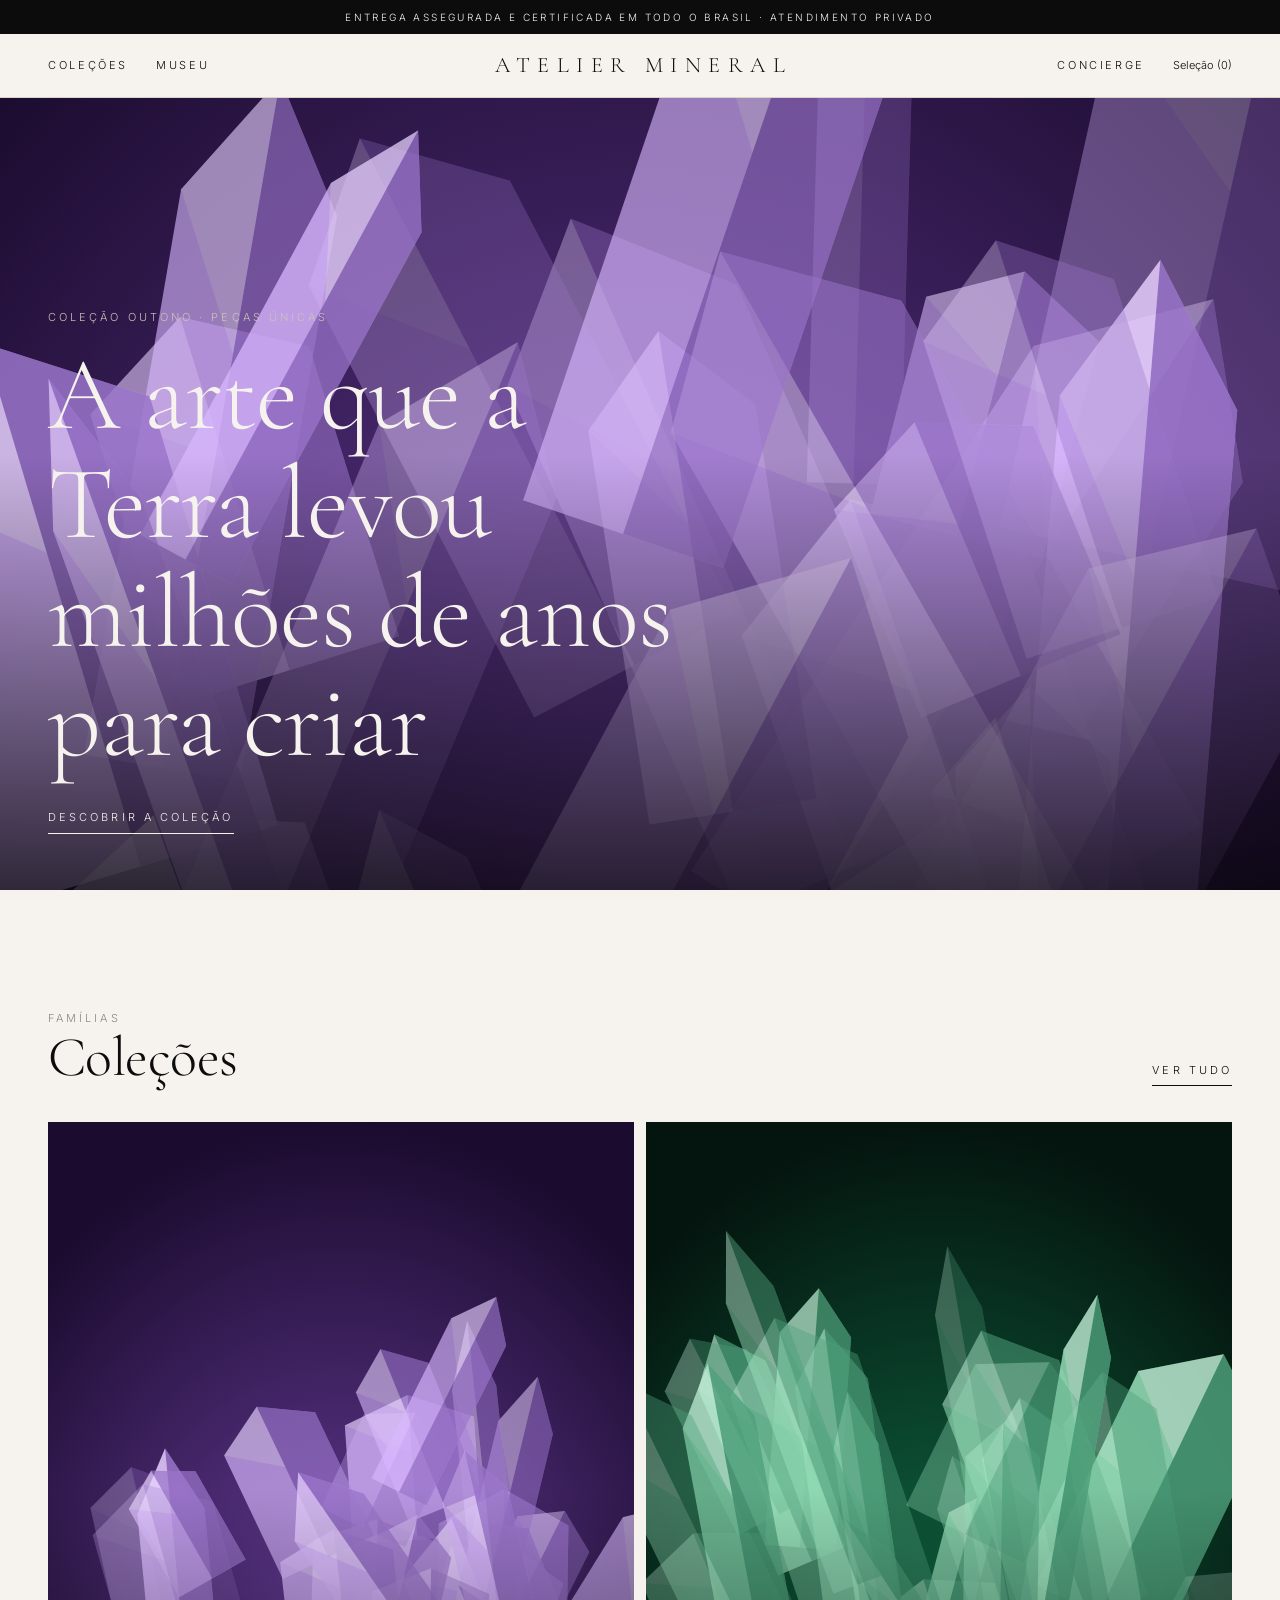
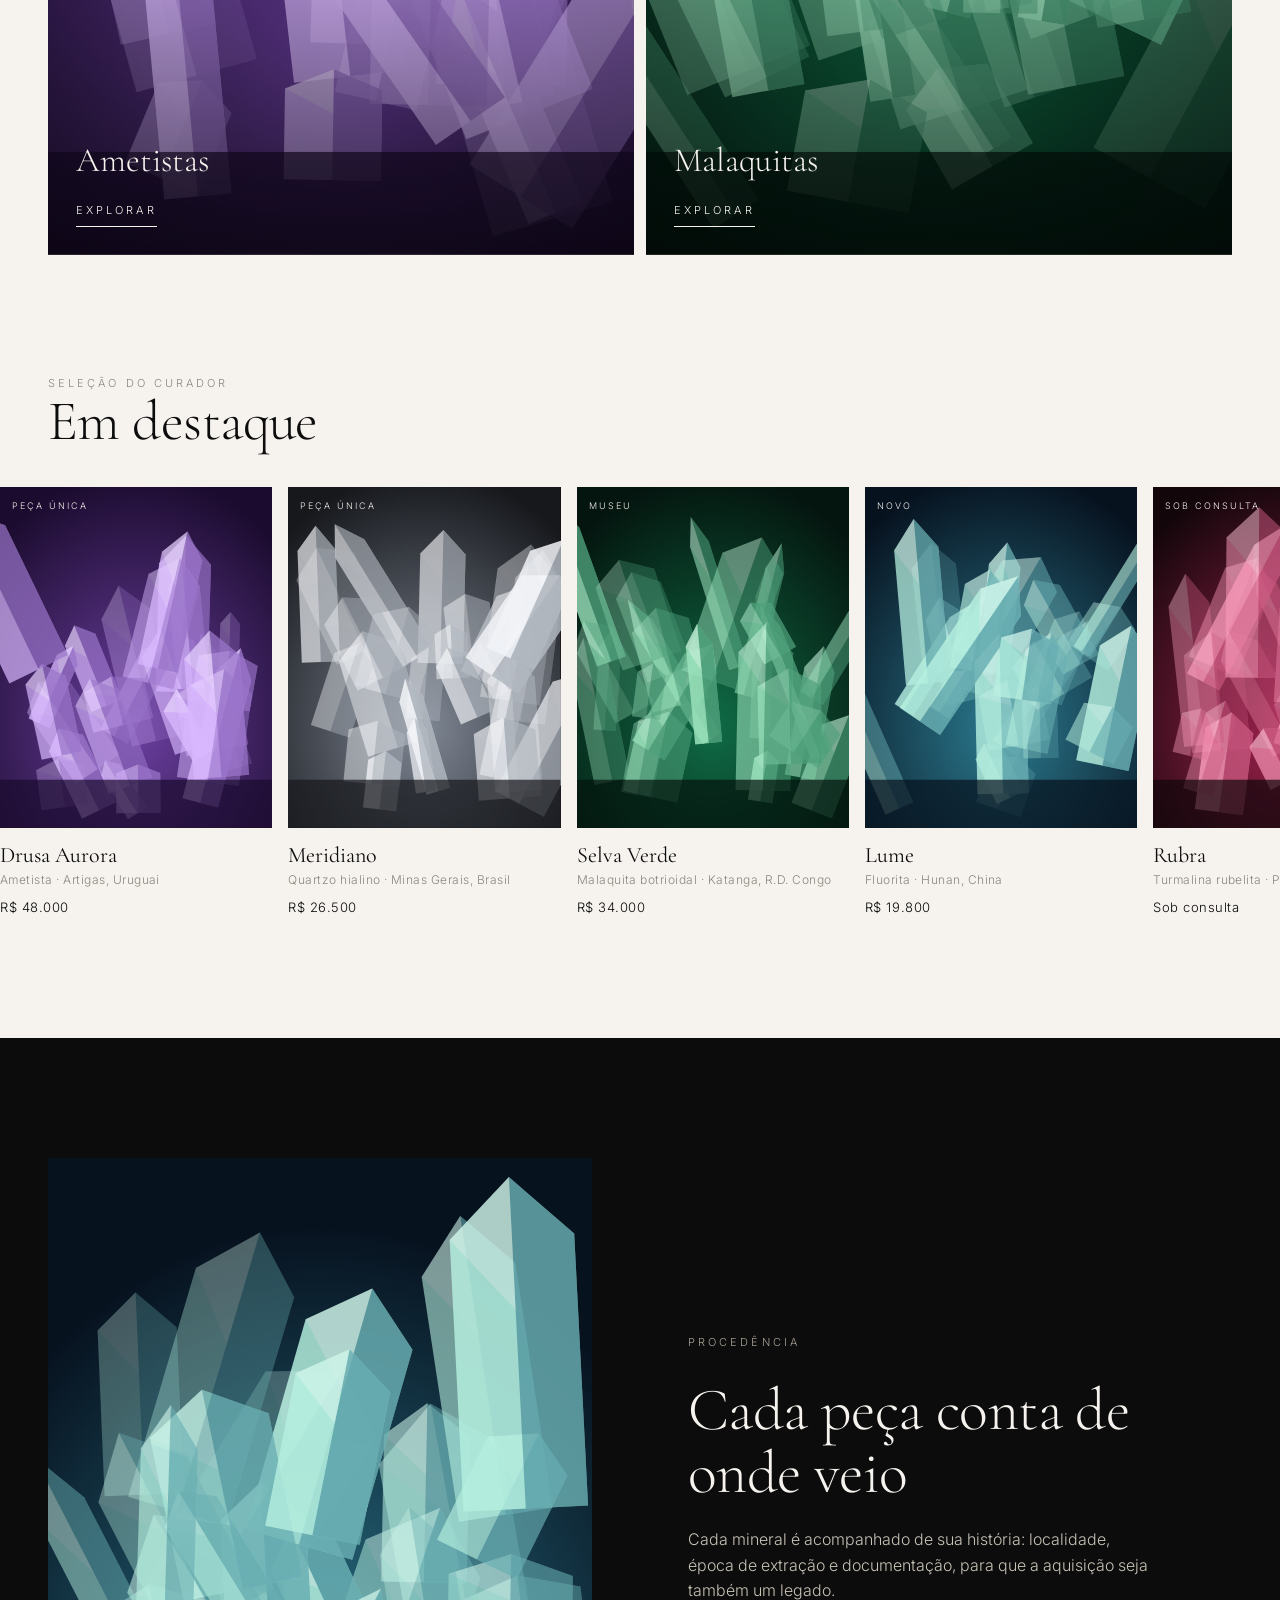
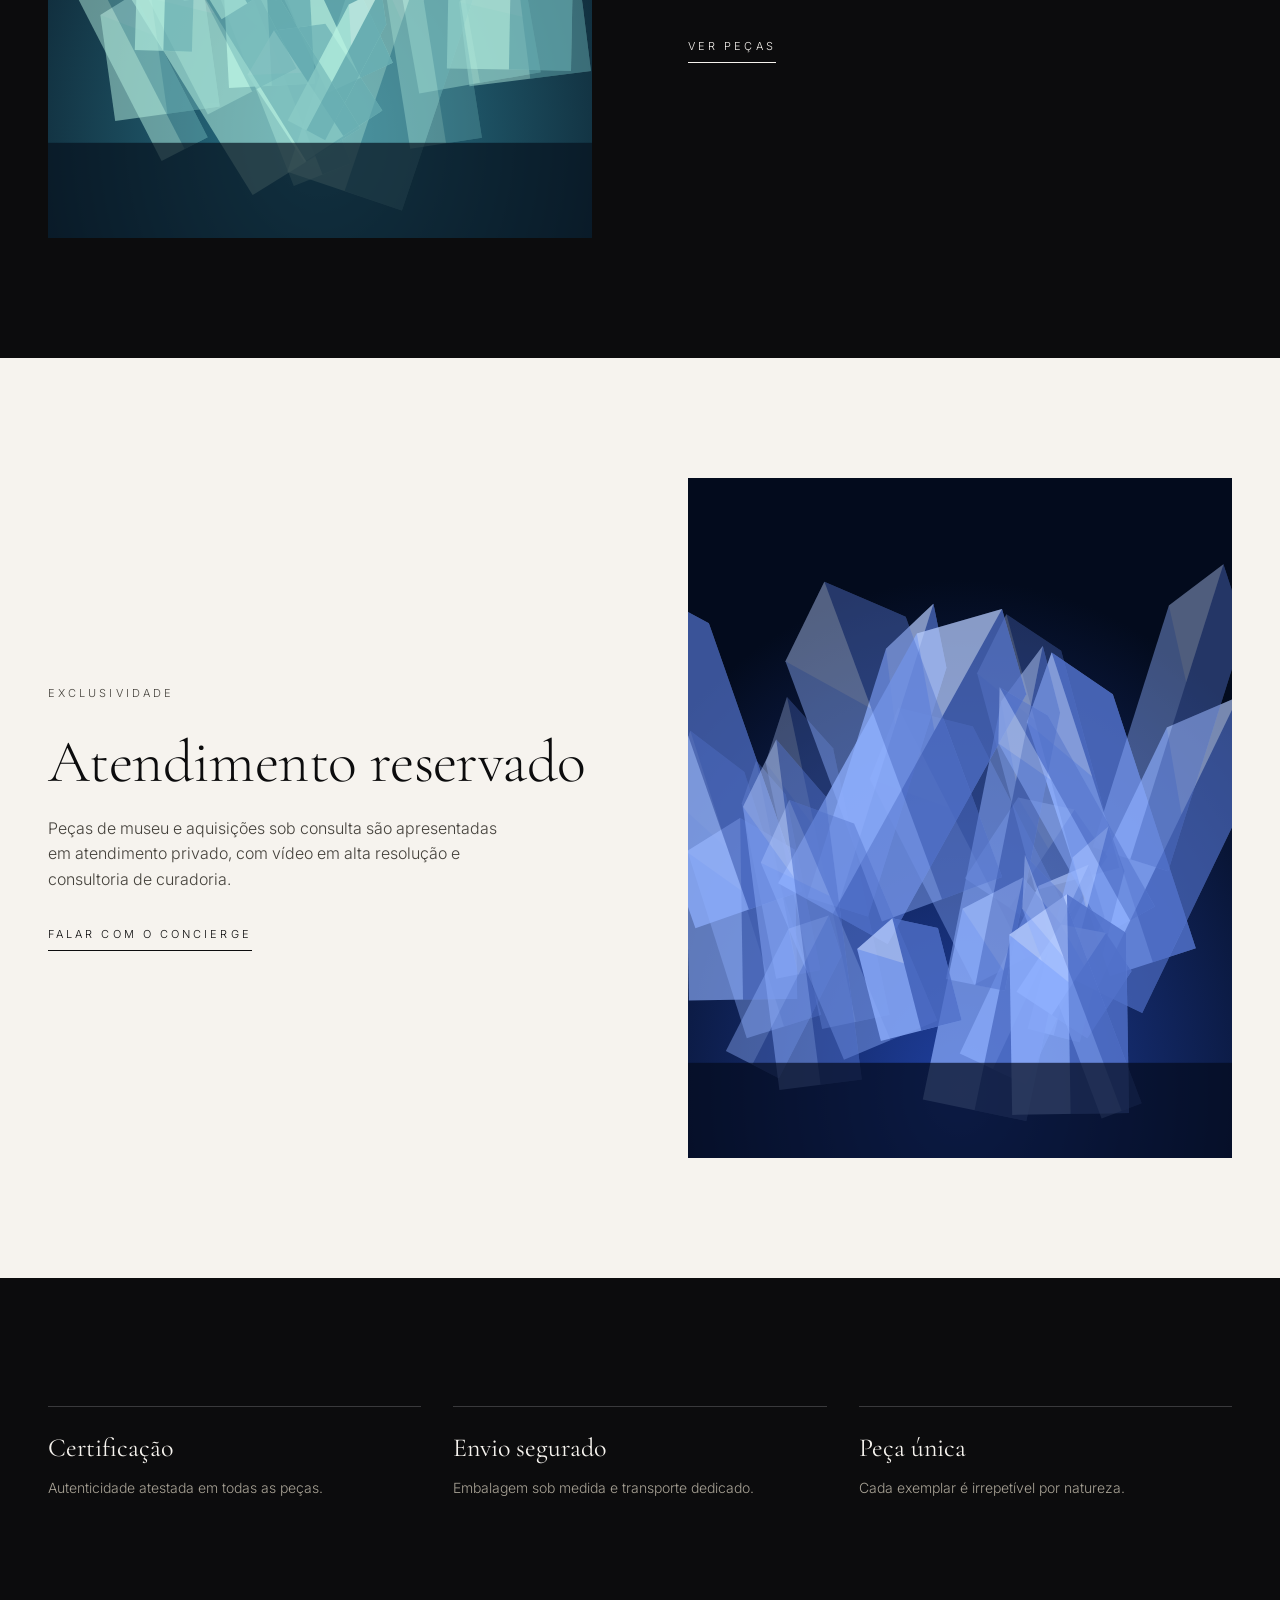
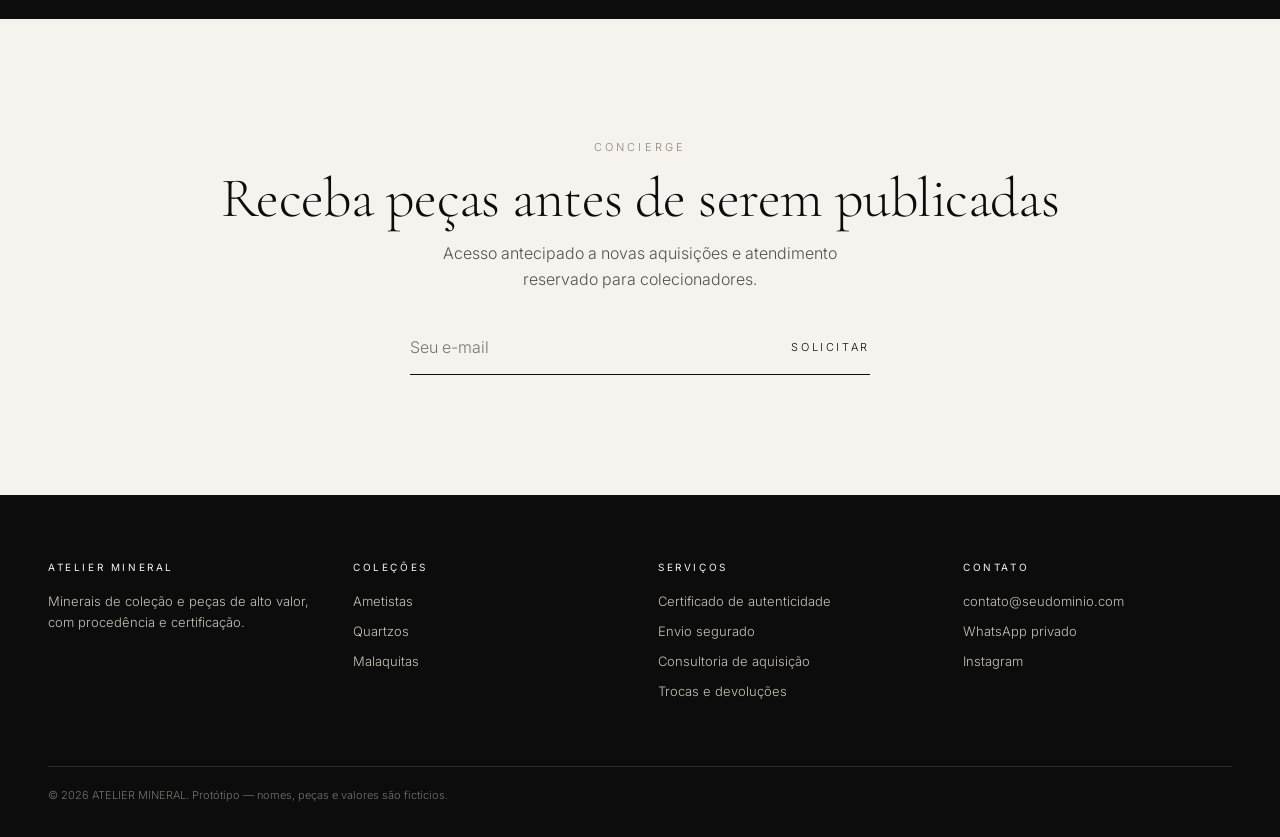
==== loja-minerais/index.html @ 5f4b4b6f "feat: protótipo do e-commerce de minerais de luxo (home, coleção, peça) Co-Authored-By: Claude Sonne" ====
<!doctype html><html lang="pt-BR"><head><meta charset="utf-8"><meta name="viewport" content="width=device-width,initial-scale=1"><link rel="preconnect" href="https://fonts.googleapis.com"><link href="https://fonts.googleapis.com/css2?family=Cormorant+Garamond:wght@300;400&family=Inter:wght@300;400&display=swap" rel="stylesheet"><link rel="stylesheet" href="styles.css"><title>Atelier Mineral — Minerais de coleção</title><meta name="description" content="Minerais de coleção e peças de alto valor, com procedência e certificação."></head>
<body data-page="home"><div id="shell-top"></div>
<main><div class="hero"><div class="art" id="hero-art"></div><div class="txt"><p class="eyebrow">Coleção Outono · Peças únicas</p><h1 class="display">A arte que a Terra levou milhões de anos para criar</h1><a class="cta" href="colecao.html">Descobrir a coleção</a></div></div>
<section><div class="sec-h"><div><p class="eyebrow">Famílias</p><h2 class="display">Coleções</h2></div><a class="cta" href="colecao.html">Ver tudo</a></div><div class="tiles" id="tiles"></div></section>
<section style="padding-top:0"><div class="sec-h"><div><p class="eyebrow">Seleção do curador</p><h2 class="display">Em destaque</h2></div></div><div class="rail" id="rail"></div></section>
<section class="dark"><div class="edit"><div class="ed-img" id="ed1"></div><div><p class="eyebrow">Procedência</p><h2 class="display">Cada peça conta de onde veio</h2><p>Cada mineral é acompanhado de sua história: localidade, época de extração e documentação, para que a aquisição seja também um legado.</p><a class="cta" href="colecao.html">Ver peças</a></div></div></section>
<section><div class="edit rev"><div class="ed-img" id="ed2"></div><div><p class="eyebrow">Exclusividade</p><h2 class="display">Atendimento reservado</h2><p>Peças de museu e aquisições sob consulta são apresentadas em atendimento privado, com vídeo em alta resolução e consultoria de curadoria.</p><a class="cta" href="#concierge">Falar com o concierge</a></div></div></section>
<section class="dark"><div class="pillars"><div><h4>Certificação</h4><p>Autenticidade atestada em todas as peças.</p></div><div><h4>Envio segurado</h4><p>Embalagem sob medida e transporte dedicado.</p></div><div><h4>Peça única</h4><p>Cada exemplar é irrepetível por natureza.</p></div></div></section></main>
<div id="shell-foot"></div><script src="app.js"></script></body></html>
---- loja-minerais/styles.css ----
:root{--ink:#0c0c0d;--ivory:#f6f3ee;--stone:#8b867d;--line:#d9d4ca;--gold:#a88c55;--serif:'Cormorant Garamond',Georgia,serif;--sans:'Inter',system-ui,sans-serif;--gut:20px}
@media(min-width:900px){:root{--gut:48px}}
*{box-sizing:border-box;margin:0;padding:0}
html{scroll-behavior:smooth}
body{font-family:var(--sans);font-weight:300;color:var(--ink);background:var(--ivory);line-height:1.6;-webkit-font-smoothing:antialiased}
a{color:inherit;text-decoration:none}button{font:inherit;color:inherit;background:none;border:0;cursor:pointer}
img,svg{display:block;max-width:100%}
.eyebrow{font-size:11px;letter-spacing:.28em;text-transform:uppercase;color:var(--stone)}
.display{font-family:var(--serif);font-weight:300;line-height:1.05;letter-spacing:-.01em}
.cta{display:inline-block;font-size:11px;letter-spacing:.28em;text-transform:uppercase;border-bottom:1px solid currentColor;padding-bottom:6px;transition:opacity .3s}
.cta:hover{opacity:.55}
.btn{display:block;width:100%;text-align:center;font-size:11px;letter-spacing:.28em;text-transform:uppercase;padding:18px;background:var(--ink);color:var(--ivory);transition:background .3s}
.btn:hover{background:#2a2a2c}.btn.ghost{background:none;color:var(--ink);border:1px solid var(--ink)}.btn.ghost:hover{background:var(--ink);color:var(--ivory)}
/* header */
.bar{background:var(--ink);color:var(--ivory);text-align:center;font-size:10px;letter-spacing:.24em;text-transform:uppercase;padding:9px var(--gut)}
header{position:sticky;top:0;z-index:50;background:var(--ivory);border-bottom:1px solid var(--line);display:grid;grid-template-columns:1fr auto 1fr;align-items:center;height:64px;padding:0 var(--gut)}
.logo{white-space:nowrap;font-family:var(--serif);font-size:17px;letter-spacing:.26em;text-transform:uppercase;text-align:center;padding-left:.34em}
.nav-l,.nav-r{white-space:nowrap;display:flex;gap:28px;align-items:center;font-size:11px;letter-spacing:.24em;text-transform:uppercase}
.nav-r{justify-content:flex-end}.nav-l a{display:none}
@media(max-width:899px){.nav-r a{display:none}.nav-l,.nav-r{font-size:10px;letter-spacing:.18em}}
@media(min-width:900px){.logo{font-size:22px;letter-spacing:.34em}.nav-l a{display:inline}.menu-btn{display:none}}
.menu-btn{font-size:11px;letter-spacing:.24em;text-transform:uppercase}
.drawer{position:fixed;inset:0;z-index:100;background:var(--ivory);padding:28px var(--gut);transform:translateY(-100%);transition:transform .5s cubic-bezier(.7,0,.2,1);display:flex;flex-direction:column}
.drawer.open{transform:none}
.drawer .top{display:flex;justify-content:space-between;font-size:11px;letter-spacing:.24em;text-transform:uppercase}
.drawer nav{margin-top:12vh;display:flex;flex-direction:column;gap:18px}
.drawer nav a{font-family:var(--serif);font-size:40px;font-weight:300}
.drawer .foot{margin-top:auto;font-size:12px;color:var(--stone)}
/* hero */
.hero{position:relative;min-height:88vh;background:#0c0c0d;color:var(--ivory);overflow:hidden;display:flex;align-items:flex-end}
.hero .art{position:absolute;inset:0}.hero .art svg{width:100%;height:100%}
.hero .art:after{content:"";position:absolute;inset:0;background:linear-gradient(0deg,rgba(0,0,0,.75),transparent 55%)}
.hero .txt{position:relative;padding:var(--gut) var(--gut) 56px;max-width:760px}
.hero h1{font-size:clamp(44px,9vw,104px);margin:14px 0 26px}
.hero .eyebrow{color:#c9c3b6}
/* sections */
section{padding:72px var(--gut)}@media(min-width:900px){section{padding:120px var(--gut)}}
.sec-h{display:flex;justify-content:space-between;align-items:flex-end;margin-bottom:36px;gap:20px}
.sec-h h2{font-size:clamp(32px,5vw,56px)}
.tiles{display:grid;gap:12px}@media(min-width:760px){.tiles{grid-template-columns:1fr 1fr}}
.tile{position:relative;aspect-ratio:4/5;overflow:hidden;color:var(--ivory);display:flex;align-items:flex-end;padding:28px}
.tile svg{position:absolute;inset:0;width:100%;height:100%;transition:transform 1.2s}.tile:hover svg{transform:scale(1.05)}
.tile:after{content:"";position:absolute;inset:0;background:linear-gradient(0deg,rgba(0,0,0,.6),transparent 50%)}
.tile div{position:relative;z-index:1}.tile h3{font-family:var(--serif);font-weight:300;font-size:34px;margin-bottom:8px}
/* carousel */
.rail{display:flex;gap:16px;overflow-x:auto;scroll-snap-type:x mandatory;margin:0 calc(var(--gut)*-1);padding:0 var(--gut);scrollbar-width:none}
.rail::-webkit-scrollbar{display:none}.rail .card{flex:0 0 72%;scroll-snap-align:start}
@media(min-width:900px){.rail .card{flex-basis:23%}}
/* cards */
.grid{display:grid;grid-template-columns:1fr 1fr;gap:28px 12px}@media(min-width:900px){.grid{grid-template-columns:repeat(4,1fr);gap:56px 24px}}
.card .ph{aspect-ratio:4/5;overflow:hidden;background:#111;position:relative}
.card .ph svg{width:100%;height:100%;transition:transform 1s}.card:hover .ph svg{transform:scale(1.06)}
.card .tag{position:absolute;top:12px;left:12px;font-size:9px;letter-spacing:.22em;text-transform:uppercase;color:var(--ivory);z-index:1}
.card h3{font-family:var(--serif);font-weight:400;font-size:22px;margin-top:14px;line-height:1.2}
.card p{font-size:12px;color:var(--stone);letter-spacing:.04em;margin-top:2px}.card .pr{color:var(--ink);margin-top:8px;font-size:13px}
/* editorial */
.edit{display:grid;gap:32px;align-items:center}@media(min-width:900px){.edit{grid-template-columns:1fr 1fr;gap:96px}.edit.rev .ed-img{order:2}}
.ed-img{aspect-ratio:4/5;overflow:hidden}.ed-img svg{width:100%;height:100%}
.edit h2{font-size:clamp(34px,5vw,60px);margin:14px 0 22px}.edit p{max-width:460px;color:#44413b;margin-bottom:28px}
.dark{background:var(--ink);color:var(--ivory)}.dark .eyebrow{color:#a9a396}.dark p{color:#c9c3b6}
.pillars{display:grid;gap:32px;margin-top:8px}@media(min-width:760px){.pillars{grid-template-columns:repeat(3,1fr)}}
.pillars div{border-top:1px solid #3a3a3c;padding-top:20px}.pillars h4{font-family:var(--serif);font-weight:400;font-size:26px;margin-bottom:8px}.pillars p{font-size:14px;color:#a9a396}
/* newsletter / footer */
.news{text-align:center}.news form{display:flex;max-width:460px;margin:28px auto 0;border-bottom:1px solid var(--ink)}
.news input{flex:1;background:none;border:0;padding:14px 0;font:inherit;outline:0}.news button{font-size:11px;letter-spacing:.24em;text-transform:uppercase}
footer{background:var(--ink);color:#c9c3b6;padding:64px var(--gut) 32px;font-size:13px}
.cols{display:grid;grid-template-columns:1fr 1fr;gap:36px}@media(min-width:900px){.cols{grid-template-columns:repeat(4,1fr)}}
footer h5{font-size:10px;letter-spacing:.26em;text-transform:uppercase;color:var(--ivory);margin-bottom:16px;font-weight:400}footer li{list-style:none;margin-bottom:9px}
footer .copy{margin-top:56px;padding-top:20px;border-top:1px solid #2a2a2c;font-size:11px;color:#77736a}
/* catalog */
.page-h{padding:56px var(--gut) 28px}.page-h h1{font-size:clamp(40px,7vw,80px);margin:10px 0 14px}.page-h p{max-width:520px;color:#55524b}
.toolbar{position:sticky;top:64px;z-index:20;background:var(--ivory);border-block:1px solid var(--line);padding:14px var(--gut);display:flex;justify-content:space-between;gap:16px;align-items:center}
.chips{display:flex;gap:8px;overflow-x:auto;scrollbar-width:none}.chips::-webkit-scrollbar{display:none}
.chip{flex:none;font-size:10px;letter-spacing:.2em;text-transform:uppercase;padding:9px 16px;border:1px solid var(--line);border-radius:99px}.chip.on{background:var(--ink);color:var(--ivory);border-color:var(--ink)}
select{font:inherit;font-size:11px;letter-spacing:.14em;text-transform:uppercase;background:none;border:0;outline:0}
.catalog{padding-top:40px}
/* product */
.pdp{display:grid;gap:32px;padding:0 0 72px}@media(min-width:900px){.pdp{grid-template-columns:1.25fr 1fr;gap:0}}
.gal{display:grid;gap:4px}.gal .ph{aspect-ratio:4/5;overflow:hidden}.gal svg{width:100%;height:100%}
@media(min-width:900px){.gal{grid-template-columns:1fr 1fr}.gal .ph:first-child{grid-column:1/3;aspect-ratio:1}}
.info{padding:0 var(--gut)}@media(min-width:900px){.info{position:sticky;top:64px;align-self:start;padding:48px 56px}}
.info h1{font-size:clamp(38px,5vw,56px);margin:10px 0 6px}.price{font-size:18px;margin:18px 0 28px}
.specs{display:grid;grid-template-columns:1fr 1fr;gap:18px;padding:22px 0;border-block:1px solid var(--line);margin-bottom:28px;font-size:13px}.specs b{display:block;font-size:10px;letter-spacing:.22em;text-transform:uppercase;color:var(--stone);font-weight:400;margin-bottom:2px}
details{border-bottom:1px solid var(--line);padding:16px 0;font-size:14px}summary{cursor:pointer;font-size:11px;letter-spacing:.24em;text-transform:uppercase;list-style:none}details p{margin-top:12px;color:#55524b}
.stack{display:grid;gap:10px;margin-bottom:24px}
/* cart */
.cart{position:fixed;top:0;right:0;bottom:0;width:min(420px,100%);z-index:120;background:var(--ivory);padding:28px;transform:translateX(100%);transition:transform .5s cubic-bezier(.7,0,.2,1);display:flex;flex-direction:column;visibility:hidden;transition:transform .5s cubic-bezier(.7,0,.2,1),visibility 0s .5s}
.cart.open{transform:none;visibility:visible;transition:transform .5s cubic-bezier(.7,0,.2,1);box-shadow:-20px 0 60px rgba(0,0,0,.15)}.cart .top{display:flex;justify-content:space-between;font-size:11px;letter-spacing:.24em;text-transform:uppercase;margin-bottom:24px}
.cart .items{flex:1;overflow:auto}.line{display:grid;grid-template-columns:72px 1fr auto;gap:14px;padding:14px 0;border-bottom:1px solid var(--line);font-size:13px;align-items:center}
.line .ph{aspect-ratio:1;overflow:hidden}.line .ph svg{width:100%;height:100%}.line h4{font-family:var(--serif);font-size:19px;font-weight:400}.line button{font-size:11px;color:var(--stone);text-decoration:underline}
.scrim{position:fixed;inset:0;background:rgba(0,0,0,.4);z-index:110;opacity:0;pointer-events:none;transition:opacity .4s}.scrim.on{opacity:1;pointer-events:auto}
.reveal{opacity:0;transform:translateY(24px);transition:opacity 1s,transform 1s}.reveal.in{opacity:1;transform:none}
@media(prefers-reduced-motion:reduce){*{transition:none!important}.reveal{opacity:1;transform:none}}
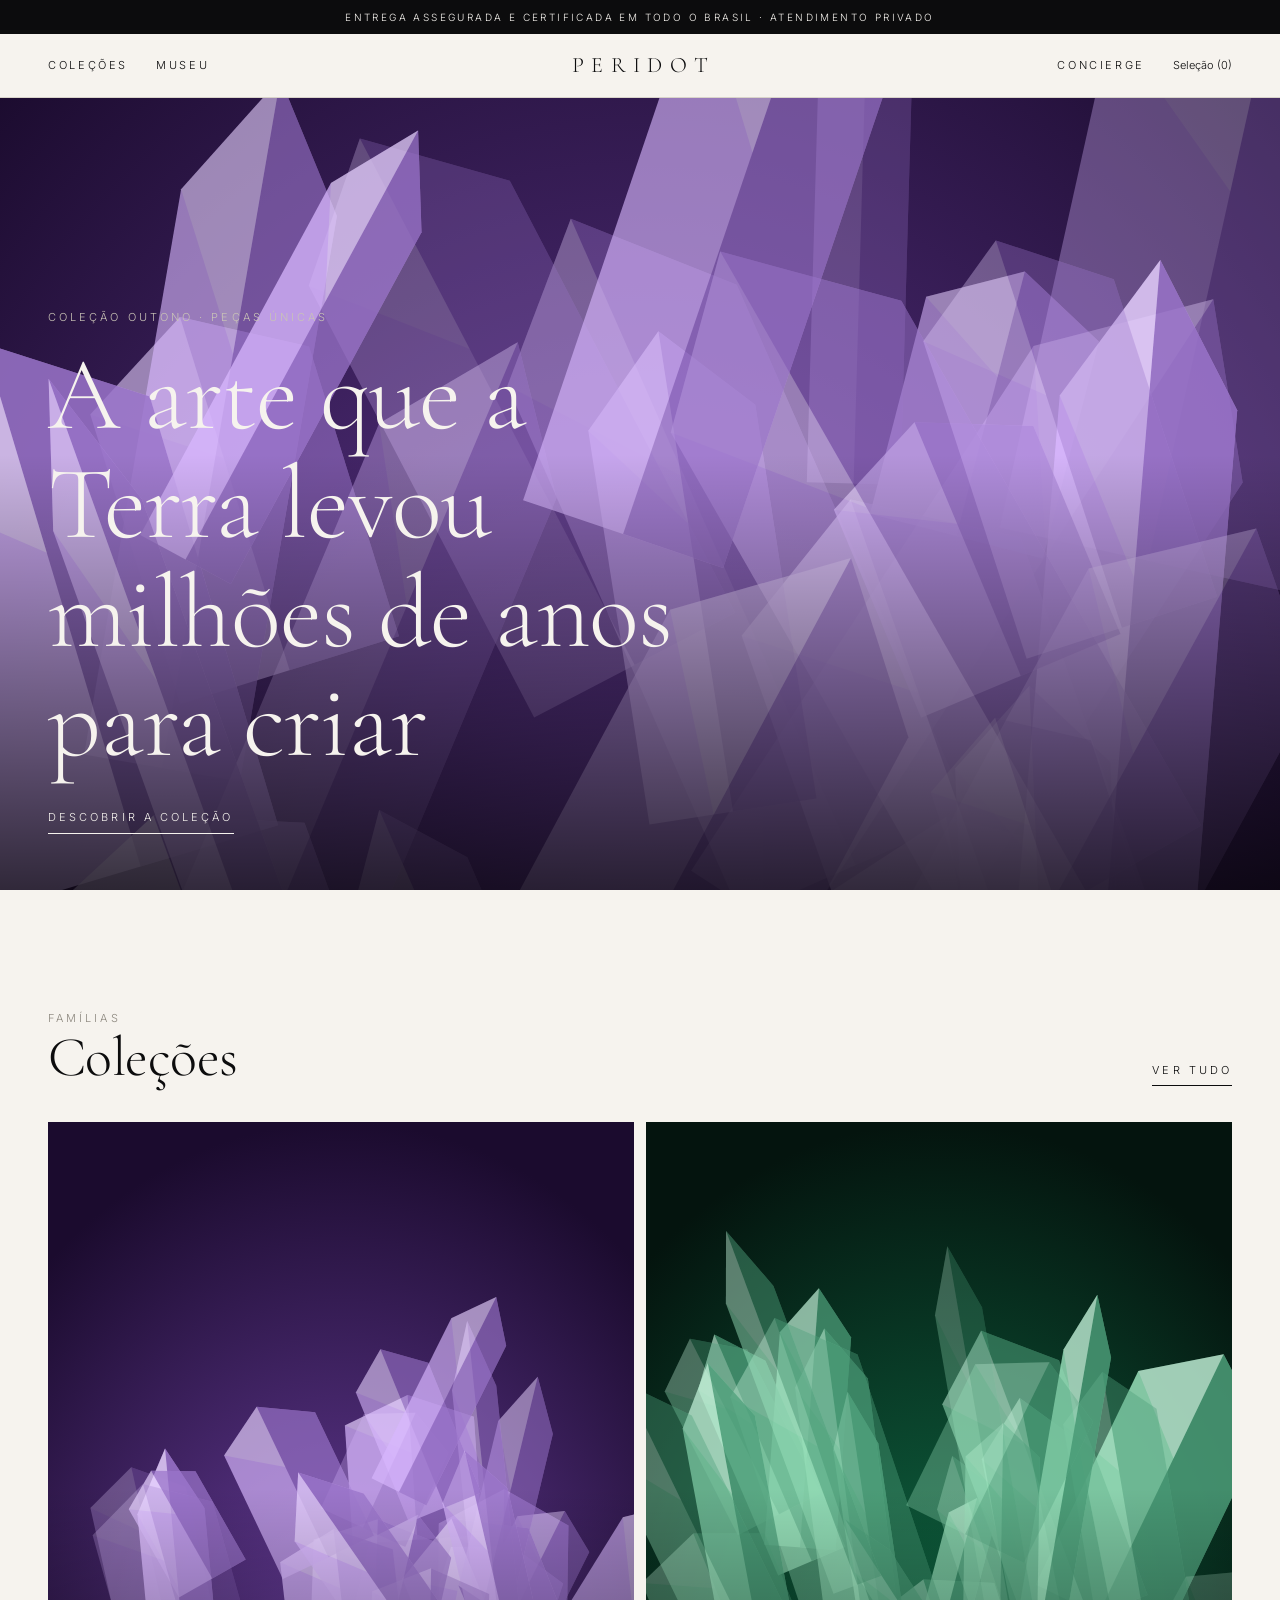
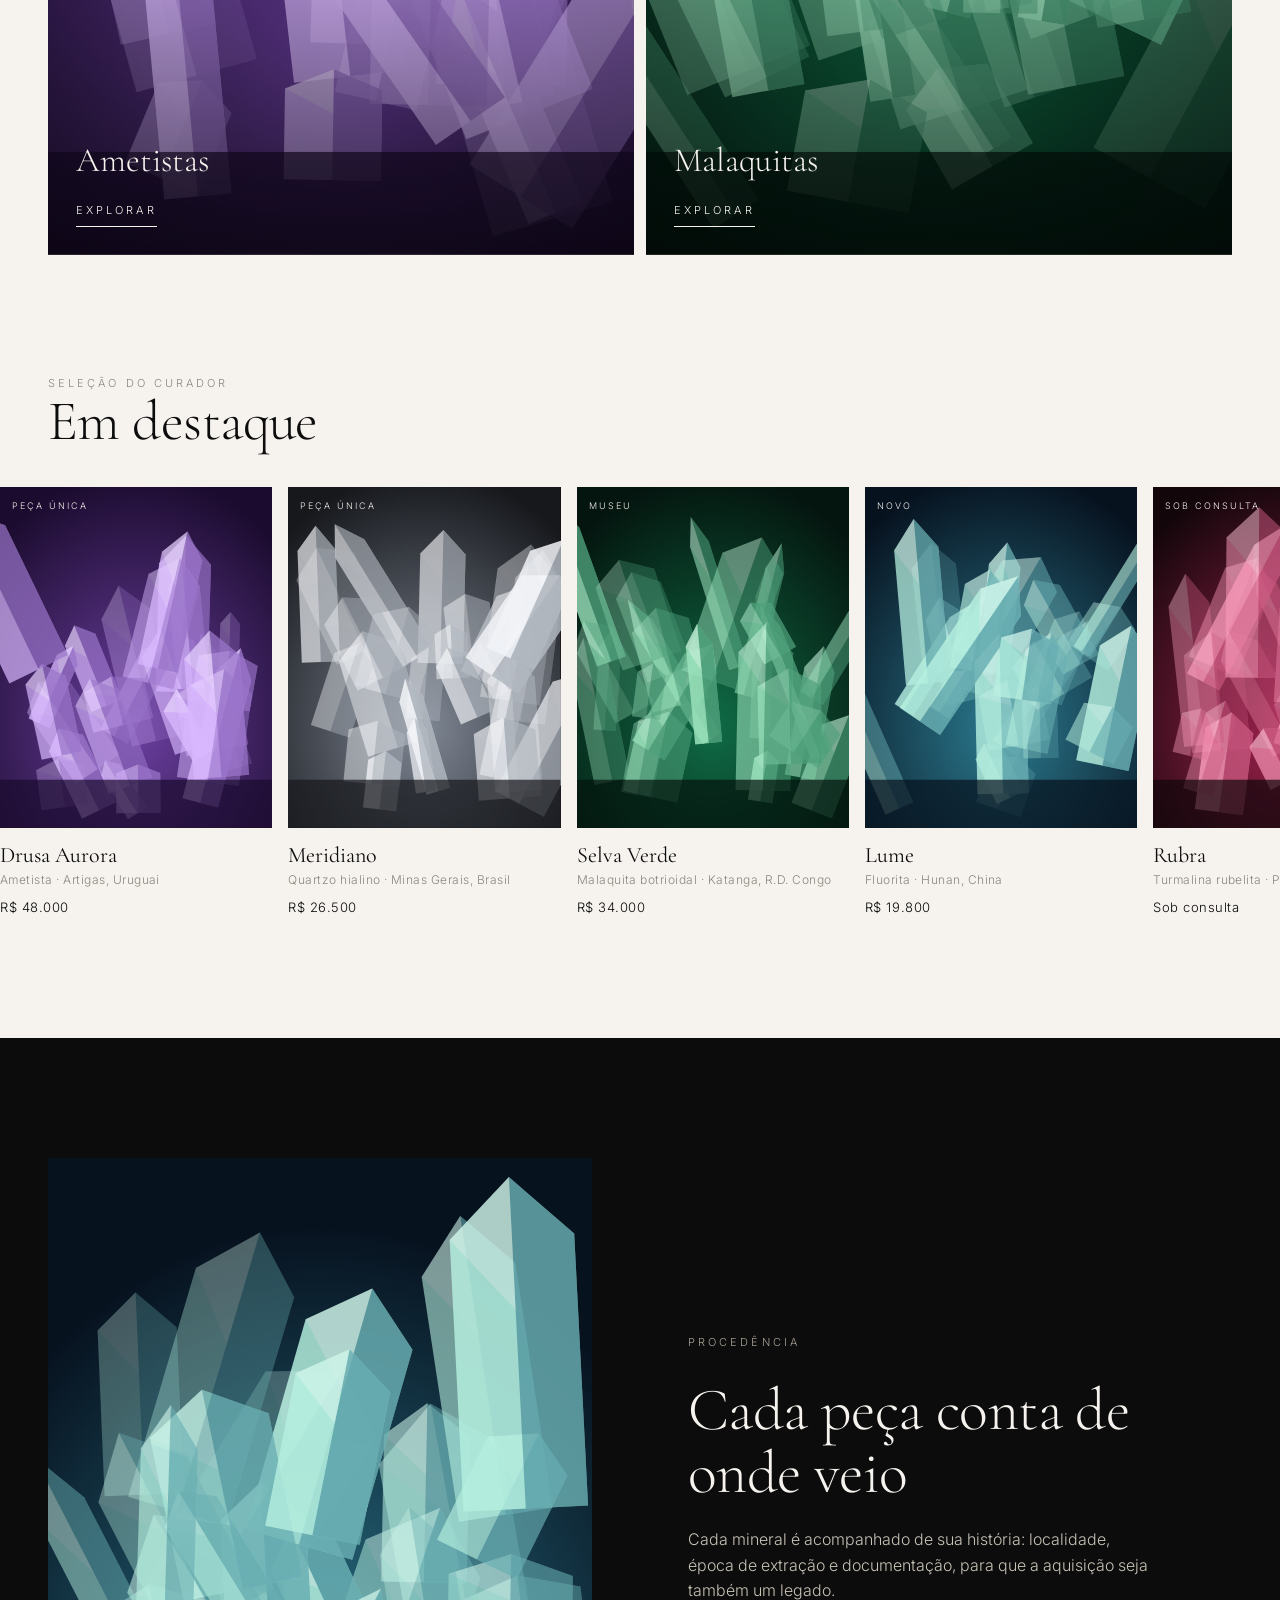
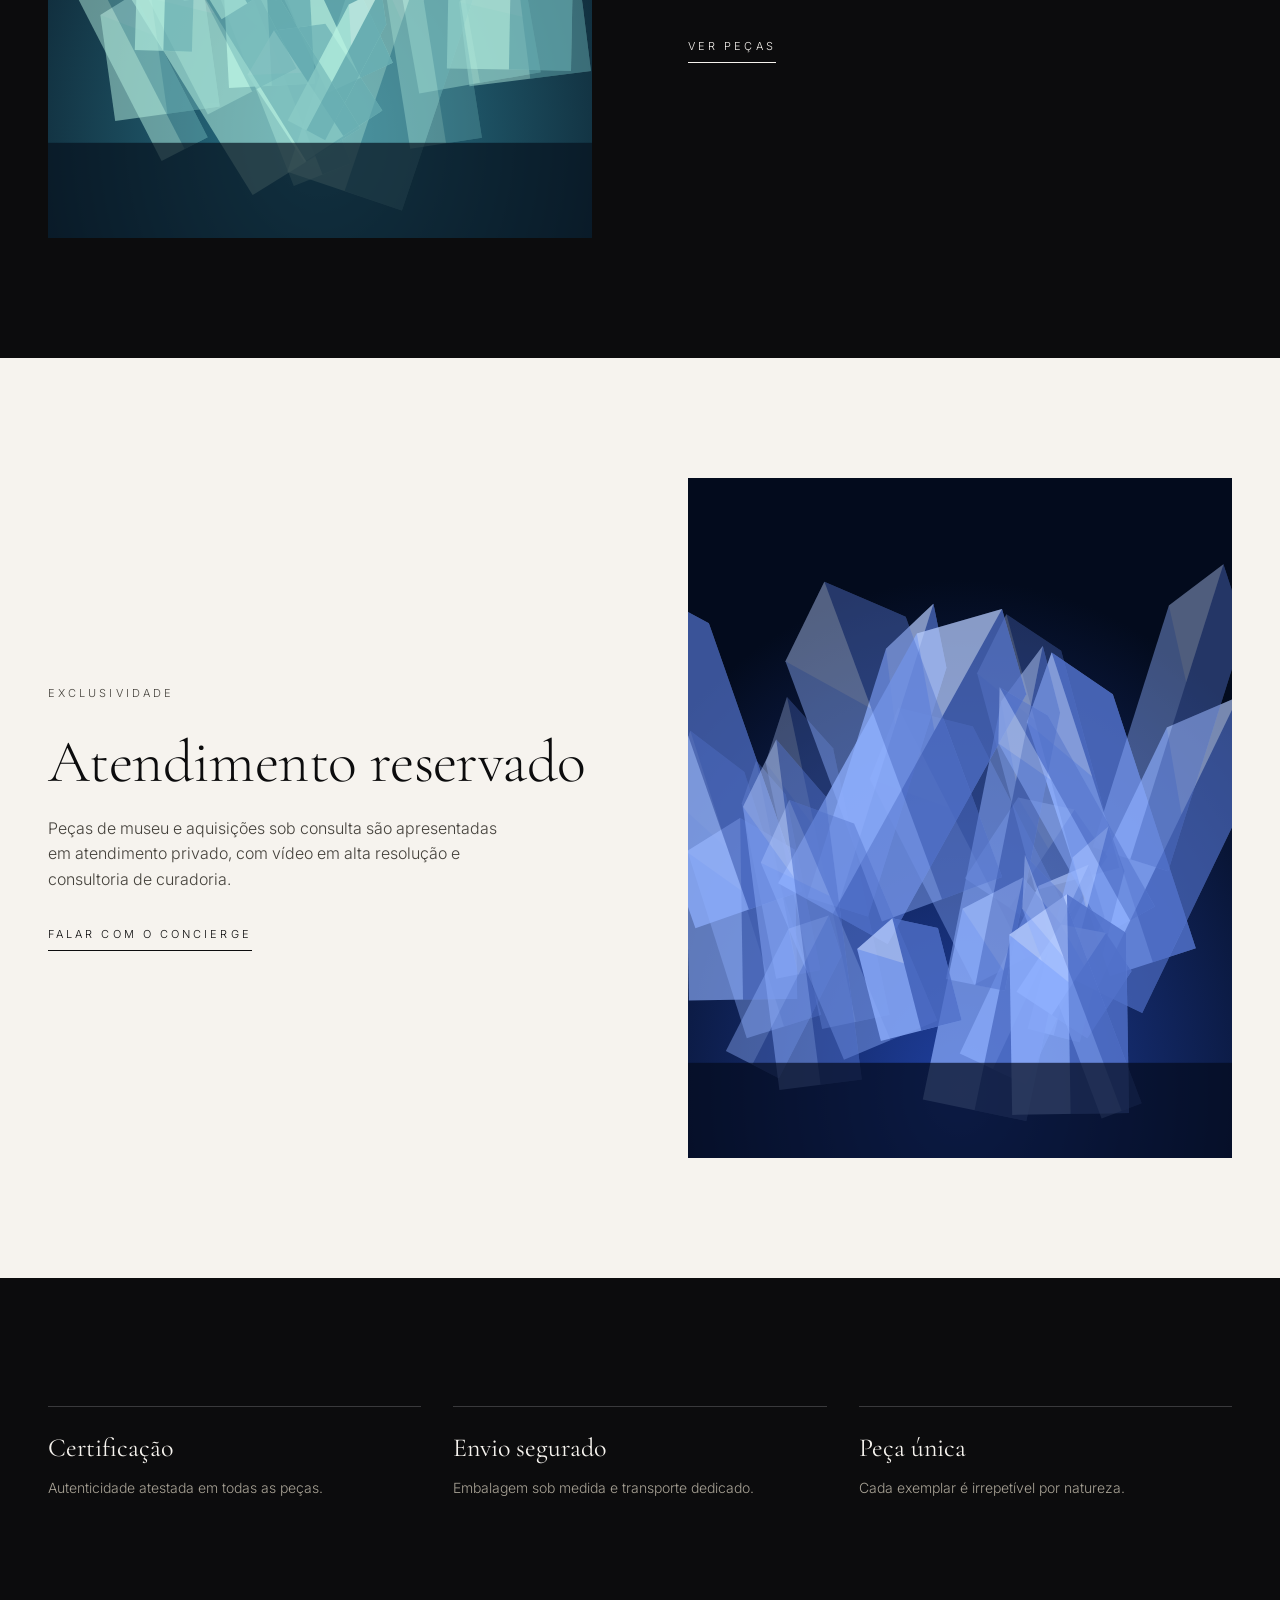
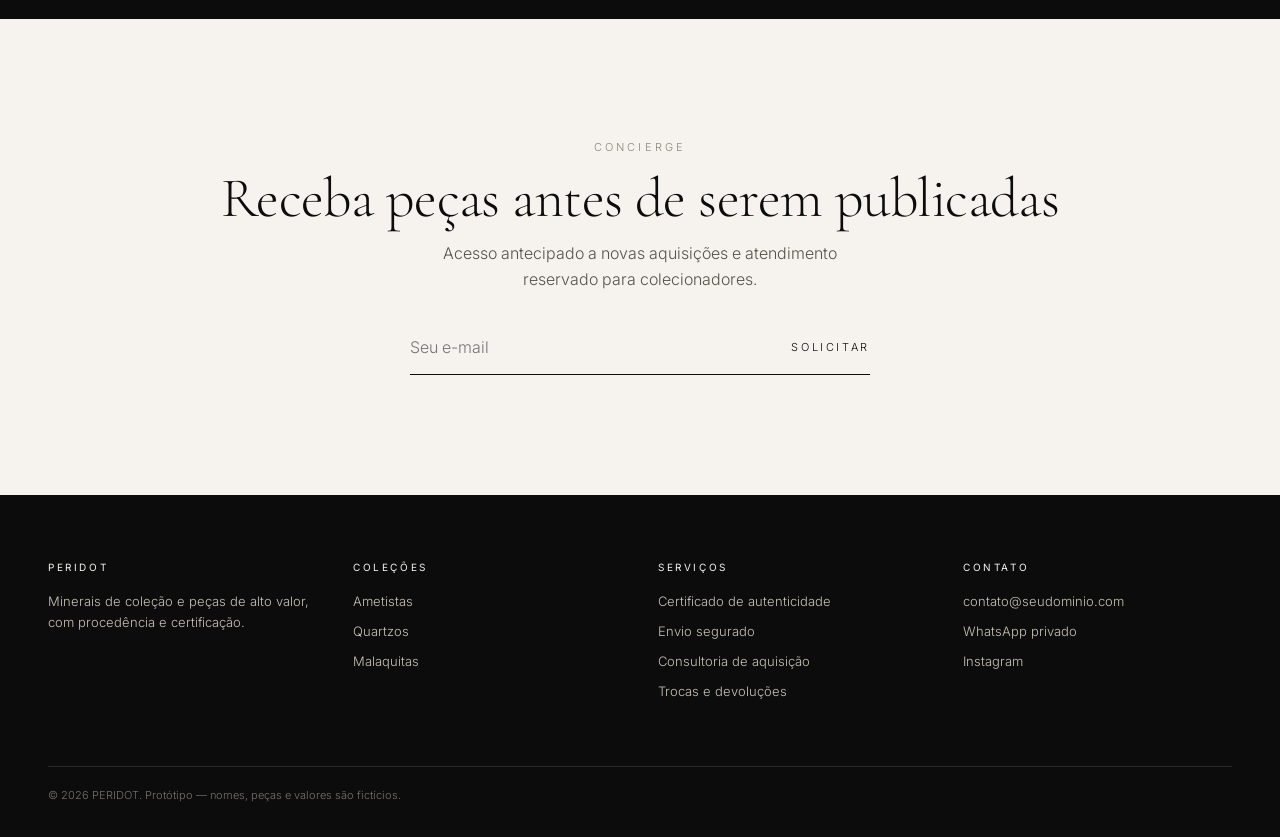
==== commit a0bb55f7: "feat: nome provisório Peridot Co-Authored-By: Claude Sonnet 5.5 <noreply@anthropic.com> Claude-Sessi" ====
--- a/loja-minerais/index.html
+++ b/loja-minerais/index.html
@@ -1,4 +1,4 @@
-<!doctype html><html lang="pt-BR"><head><meta charset="utf-8"><meta name="viewport" content="width=device-width,initial-scale=1"><link rel="preconnect" href="https://fonts.googleapis.com"><link href="https://fonts.googleapis.com/css2?family=Cormorant+Garamond:wght@300;400&family=Inter:wght@300;400&display=swap" rel="stylesheet"><link rel="stylesheet" href="styles.css"><title>Atelier Mineral — Minerais de coleção</title><meta name="description" content="Minerais de coleção e peças de alto valor, com procedência e certificação."></head>
+<!doctype html><html lang="pt-BR"><head><meta charset="utf-8"><meta name="viewport" content="width=device-width,initial-scale=1"><link rel="preconnect" href="https://fonts.googleapis.com"><link href="https://fonts.googleapis.com/css2?family=Cormorant+Garamond:wght@300;400&family=Inter:wght@300;400&display=swap" rel="stylesheet"><link rel="stylesheet" href="styles.css"><title>Peridot — Minerais de coleção</title><meta name="description" content="Minerais de coleção e peças de alto valor, com procedência e certificação."></head>
 <body data-page="home"><div id="shell-top"></div>
 <main><div class="hero"><div class="art" id="hero-art"></div><div class="txt"><p class="eyebrow">Coleção Outono · Peças únicas</p><h1 class="display">A arte que a Terra levou milhões de anos para criar</h1><a class="cta" href="colecao.html">Descobrir a coleção</a></div></div>
 <section><div class="sec-h"><div><p class="eyebrow">Famílias</p><h2 class="display">Coleções</h2></div><a class="cta" href="colecao.html">Ver tudo</a></div><div class="tiles" id="tiles"></div></section>
--- a/loja-minerais/styles.css
+++ b/loja-minerais/styles.css
@@ -1,4 +1,4 @@
-:root{--ink:#0c0c0d;--ivory:#f6f3ee;--stone:#8b867d;--line:#d9d4ca;--gold:#a88c55;--serif:'Cormorant Garamond',Georgia,serif;--sans:'Inter',system-ui,sans-serif;--gut:20px}
+:root{--ink:#0c0c0d;--ivory:#f6f3ee;--stone:#8b867d;--line:#d9d4ca;--gold:#8a9a3b;--serif:'Cormorant Garamond',Georgia,serif;--sans:'Inter',system-ui,sans-serif;--gut:20px}
 @media(min-width:900px){:root{--gut:48px}}
 *{box-sizing:border-box;margin:0;padding:0}
 html{scroll-behavior:smooth}
